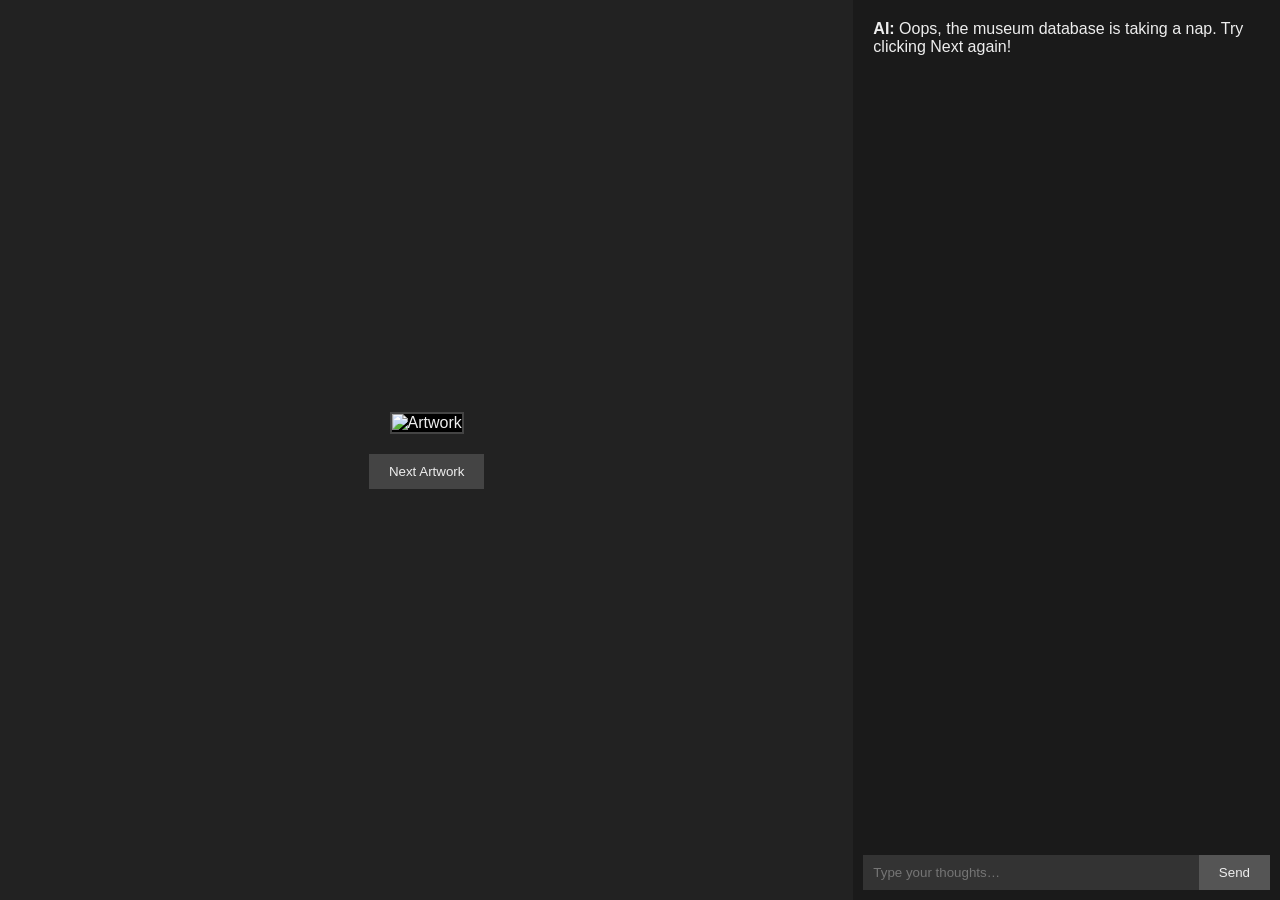
==== index.html @ d5b12180 "Add files via upload" ====
<!DOCTYPE html>
<html lang="en">
<head>
    <meta charset="UTF-8">
    <title>gAIlery — Local Prototype</title>
    <link rel="stylesheet" href="style.css">
</head>
<body>

<div id="container">

    <div id="art-panel">
        <img id="art-image" src="" alt="Artwork">
        <button id="next-btn">Next Artwork</button>
    </div>

    <div id="chat-panel">
        <div id="chat-window"></div>

        <div id="input-area">
            <input type="text" id="user-input" placeholder="Type your thoughts…">
            <button id="send-btn">Send</button>
        </div>
    </div>

</div>

<script src="app.js"></script>
</body>
</html>
---- style.css ----
body {
    margin: 0;
    font-family: Arial, sans-serif;
    background: #111;
    color: #eee;
}

#container {
    display: flex;
    height: 100vh;
}

#art-panel {
    flex: 2;
    background: #222;
    display: flex;
    flex-direction: column;
    align-items: center;
    justify-content: center;
}

#art-image {
    max-width: 90%;
    max-height: 75vh;
    width: auto;
    height: auto;
    object-fit: contain;
    border: 2px solid #444;
    background: #000; /* Gives a nice dark placeholder box while loading */
}

#next-btn {
    margin-top: 20px;
    padding: 10px 20px;
    background: #444;
    color: #eee;
    border: none;
    cursor: pointer;
}

#chat-panel {
    flex: 1;
    background: #1a1a1a;
    display: flex;
    flex-direction: column;
}

#chat-window {
    flex: 1;
    padding: 20px;
    overflow-y: auto;
}

#input-area {
    display: flex;
    padding: 10px;
}

#user-input {
    flex: 1;
    padding: 10px;
    background: #333;
    color: #eee;
    border: none;
}

#send-btn {
    padding: 10px 20px;
    background: #555;
    color: #eee;
    border: none;
    cursor: pointer;
}
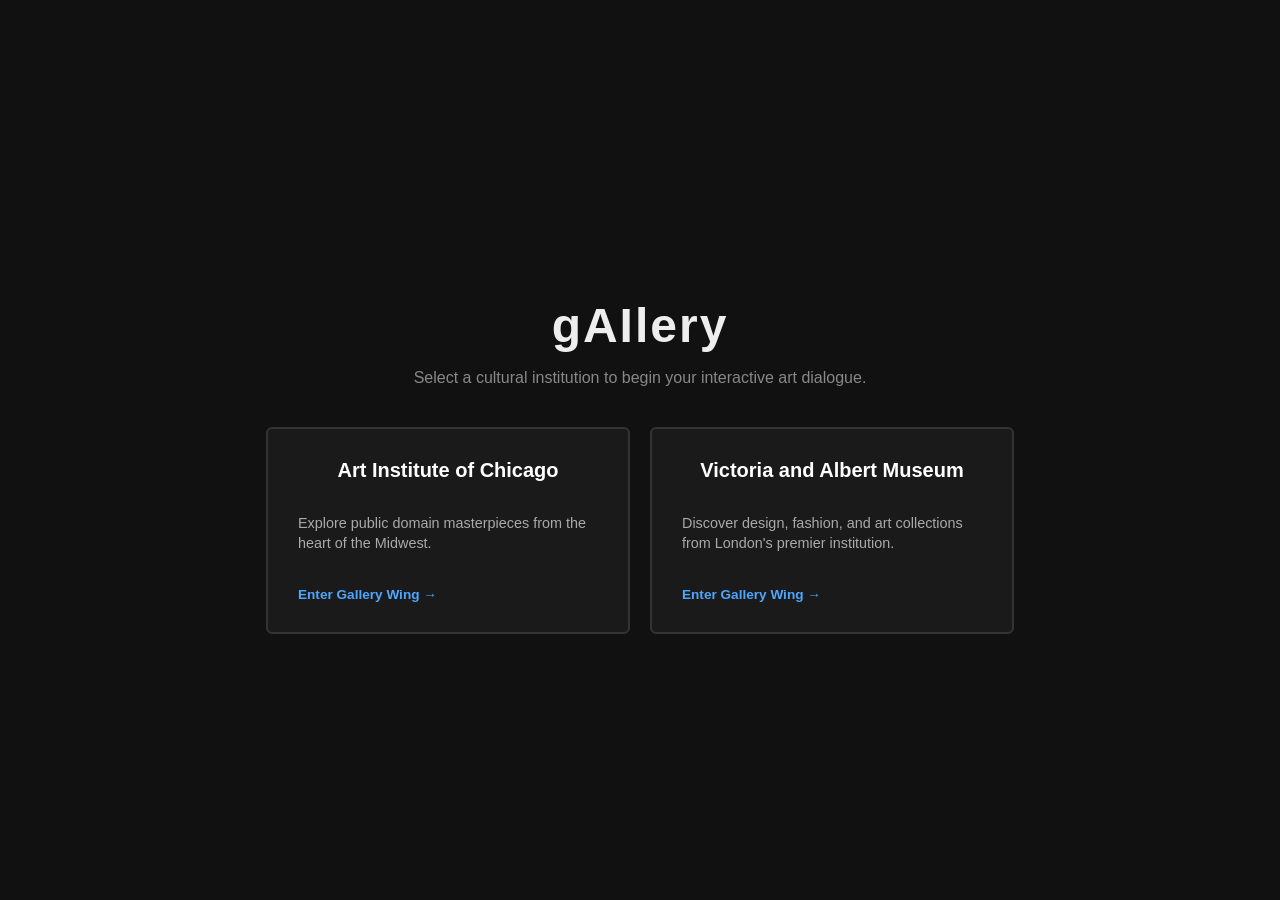
==== commit 18268bc0: "Add files via upload" ====
--- a/index.html
+++ b/index.html
@@ -2,29 +2,31 @@
 <html lang="en">
 <head>
     <meta charset="UTF-8">
-    <title>gAIlery — Local Prototype</title>
+    <title>gAIlery — Global Art Directory</title>
     <link rel="stylesheet" href="style.css">
 </head>
 <body>
 
-<div id="container">
+<div id="portal-container">
+    <header id="portal-header">
+        <h1>gAIlery</h1>
+        <p>Select a cultural institution to begin your interactive art dialogue.</p>
+    </header>
 
-    <div id="art-panel">
-        <img id="art-image" src="" alt="Artwork">
-        <button id="next-btn">Next Artwork</button>
-    </div>
+   <div id="wing-grid">
+    <a href="chicago/" class="wing-card">
+        <h2>Art Institute of Chicago</h2>
+        <p>Explore public domain masterpieces from the heart of the Midwest.</p>
+        <span class="enter-btn">Enter Gallery Wing &rarr;</span>
+    </a>
 
-    <div id="chat-panel">
-        <div id="chat-window"></div>
-
-        <div id="input-area">
-            <input type="text" id="user-input" placeholder="Type your thoughts…">
-            <button id="send-btn">Send</button>
-        </div>
-    </div>
-
+    <a href="va/" class="wing-card">
+        <h2>Victoria and Albert Museum</h2>
+        <p>Discover design, fashion, and art collections from London's premier institution.</p>
+        <span class="enter-btn">Enter Gallery Wing &rarr;</span>
+    </a>
+</div>
 </div>
 
-<script src="app.js"></script>
 </body>
-</html>
+</html>
--- a/style.css
+++ b/style.css
@@ -1,73 +1,161 @@
-body {
+html, body {
     margin: 0;
-    font-family: Arial, sans-serif;
+    padding: 0;
+    height: 100vh;
     background: #111;
     color: #eee;
+    overflow: hidden;
 }
 
-#container {
-    display: flex;
-    height: 100vh;
-}
-
-#art-panel {
-    flex: 2;
-    background: #222;
-    display: flex;
-    flex-direction: column;
-    align-items: center;
-    justify-content: center;
-}
-
-#art-image {
-    max-width: 90%;
-    max-height: 75vh;
-    width: auto;
-    height: auto;
-    object-fit: contain;
-    border: 2px solid #444;
-    background: #000; /* Gives a nice dark placeholder box while loading */
-}
-
-#next-btn {
-    margin-top: 20px;
-    padding: 10px 20px;
-    background: #444;
-    color: #eee;
-    border: none;
-    cursor: pointer;
-}
-
-#chat-panel {
-    flex: 1;
-    background: #1a1a1a;
+body {
+    font-family: Arial, sans-serif;
     display: flex;
     flex-direction: column;
 }
 
+/* --- PORTAL LANDING PAGE STYLES --- */
+#portal-container {
+    text-align: center;
+    max-width: 800px;
+    padding: 20px;
+    margin: auto;
+}
+
+#portal-header h1 {
+    font-size: 3rem;
+    margin-bottom: 10px;
+    letter-spacing: 2px;
+}
+
+#portal-header p {
+    color: #888;
+    margin-bottom: 40px;
+}
+
+#wing-grid {
+    display: flex;
+    gap: 20px;
+    justify-content: center;
+    flex-wrap: wrap;
+}
+
+.wing-card {
+    background: #1a1a1a;
+    border: 2px solid #333;
+    padding: 30px;
+    width: 300px;
+    text-decoration: none;
+    color: #eee;
+    border-radius: 6px;
+    transition: all 0.2s ease;
+    display: flex;
+    flex-direction: column;
+    justify-content: space-between;
+}
+
+.wing-card:hover {
+    border-color: #666;
+    background: #222;
+    transform: translateY(-3px);
+}
+
+.wing-card h2 {
+    font-size: 1.25rem;
+    margin-top: 0;
+    color: #fff;
+}
+
+.wing-card p {
+    font-size: 0.9rem;
+    color: #aaa;
+    line-height: 1.4;
+    text-align: left;
+}
+
+.enter-btn {
+    margin-top: 20px;
+    font-size: 0.85rem;
+    color: #4da6ff;
+    font-weight: bold;
+    text-align: left;
+}
+
+
+/* --- GALLERY WING ROOM LAYOUT --- */
+#container {
+    display: flex;
+    flex: 1;
+    width: 100vw;
+    height: calc(100vh - 40px); /* Forces it to stay within the screen bounds */
+    overflow: hidden;
+}
+
+#art-panel {
+    flex: 2; /* Gives the art more breathing room */
+    display: flex;
+    flex-direction: column;
+    justify-content: center;
+    align-items: center;
+    padding: 20px;
+    background: #151515;
+    border-right: 1px solid #333;
+    height: 100%;
+    box-sizing: border-box;
+}
+
+#chat-panel {
+    width: 450px;
+    display: flex;
+    flex-direction: column;
+    background: #1a1a1a;
+    height: 100%;
+    box-sizing: border-box;
+}
+
 #chat-window {
     flex: 1;
+    min-height: 0; /* Crucial: allows flex child to shrink and enable scrolling instead of collapsing */
+    overflow-y: auto;
     padding: 20px;
-    overflow-y: auto;
+    display: flex;
+    flex-direction: column;
+    font-size: 0.95rem;
+    line-height: 1.4;
 }
 
 #input-area {
     display: flex;
-    padding: 10px;
+    padding: 15px;
+    background: #111;
+    border-top: 1px solid #333;
 }
 
 #user-input {
     flex: 1;
-    padding: 10px;
-    background: #333;
-    color: #eee;
-    border: none;
+    background: #222;
+    border: 1px solid #444;
+    color: #fff;
+    padding: 12px;
+    border-radius: 4px;
+    outline: none;
+    font-size: 0.95rem;
+}
+
+#user-input:focus {
+    border-color: #666;
 }
 
 #send-btn {
-    padding: 10px 20px;
-    background: #555;
-    color: #eee;
+    background: #2a6f97;
+    color: #fff;
     border: none;
+    padding: 0 20px;
+    margin-left: 10px;
+    border-radius: 4px;
     cursor: pointer;
+    font-weight: bold;
 }
+
+#send-btn:hover {
+    background: #3a86ad;
+}
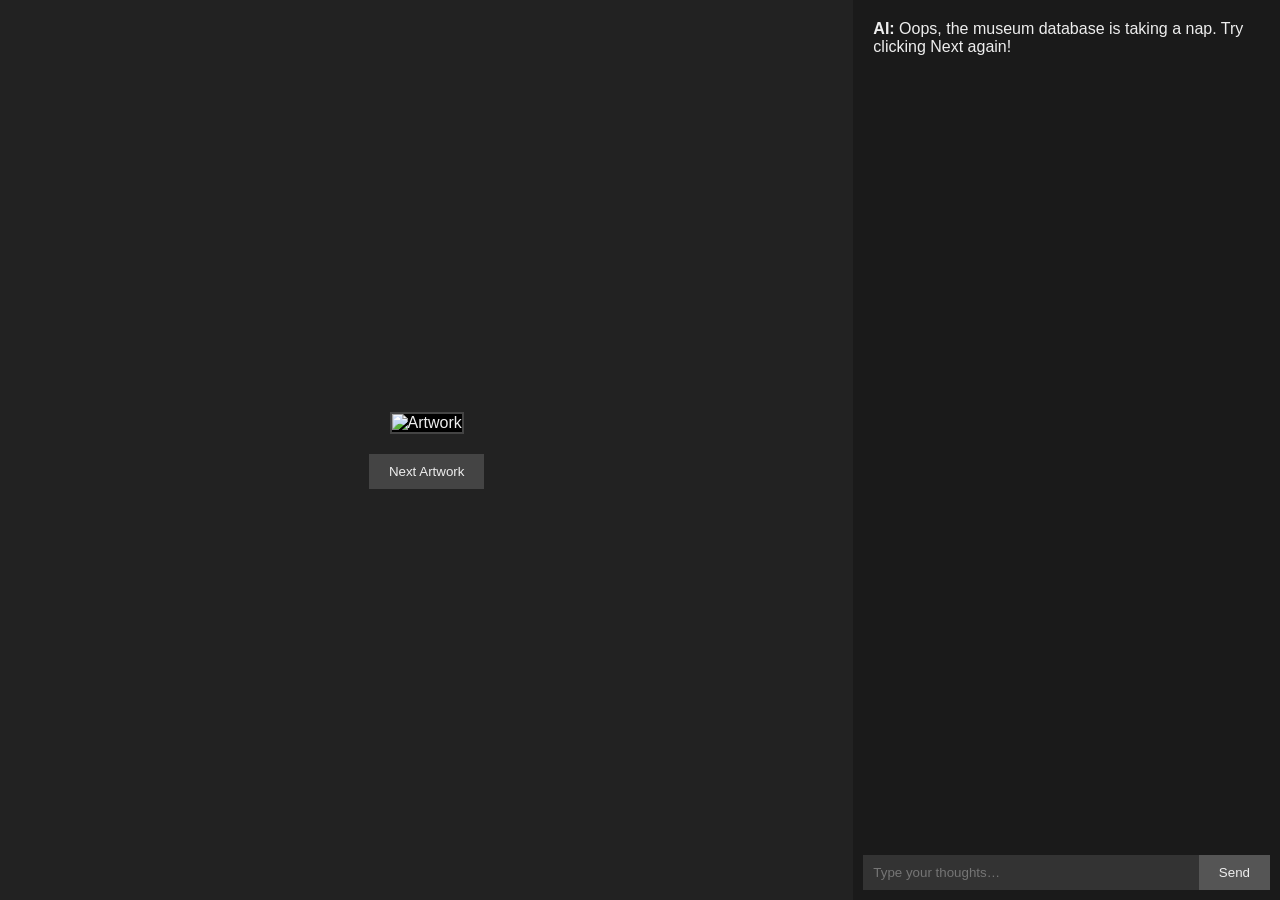
==== commit 5c245ffe: "Restore original GAIlery layout" ====
--- a/index.html
+++ b/index.html
@@ -2,31 +2,29 @@
 <html lang="en">
 <head>
     <meta charset="UTF-8">
-    <title>gAIlery — Global Art Directory</title>
+    <title>gAIlery — Local Prototype</title>
     <link rel="stylesheet" href="style.css">
 </head>
 <body>
 
-<div id="portal-container">
-    <header id="portal-header">
-        <h1>gAIlery</h1>
-        <p>Select a cultural institution to begin your interactive art dialogue.</p>
-    </header>
+<div id="container">
 
-   <div id="wing-grid">
-    <a href="chicago/" class="wing-card">
-        <h2>Art Institute of Chicago</h2>
-        <p>Explore public domain masterpieces from the heart of the Midwest.</p>
-        <span class="enter-btn">Enter Gallery Wing &rarr;</span>
-    </a>
+    <div id="art-panel">
+        <img id="art-image" src="" alt="Artwork">
+        <button id="next-btn">Next Artwork</button>
+    </div>
 
-    <a href="va/" class="wing-card">
-        <h2>Victoria and Albert Museum</h2>
-        <p>Discover design, fashion, and art collections from London's premier institution.</p>
-        <span class="enter-btn">Enter Gallery Wing &rarr;</span>
-    </a>
-</div>
+    <div id="chat-panel">
+        <div id="chat-window"></div>
+
+        <div id="input-area">
+            <input type="text" id="user-input" placeholder="Type your thoughts…">
+            <button id="send-btn">Send</button>
+        </div>
+    </div>
+
 </div>
 
+<script src="app.js"></script>
 </body>
-</html>+</html>
--- a/style.css
+++ b/style.css
@@ -1,161 +1,73 @@
-html, body {
+body {
     margin: 0;
-    padding: 0;
-    height: 100vh;
+    font-family: Arial, sans-serif;
     background: #111;
     color: #eee;
-    overflow: hidden;
 }
 
-body {
-    font-family: Arial, sans-serif;
+#container {
+    display: flex;
+    height: 100vh;
+}
+
+#art-panel {
+    flex: 2;
+    background: #222;
+    display: flex;
+    flex-direction: column;
+    align-items: center;
+    justify-content: center;
+}
+
+#art-image {
+    max-width: 90%;
+    max-height: 75vh;
+    width: auto;
+    height: auto;
+    object-fit: contain;
+    border: 2px solid #444;
+    background: #000; /* Gives a nice dark placeholder box while loading */
+}
+
+#next-btn {
+    margin-top: 20px;
+    padding: 10px 20px;
+    background: #444;
+    color: #eee;
+    border: none;
+    cursor: pointer;
+}
+
+#chat-panel {
+    flex: 1;
+    background: #1a1a1a;
     display: flex;
     flex-direction: column;
 }
 
-/* --- PORTAL LANDING PAGE STYLES --- */
-#portal-container {
-    text-align: center;
-    max-width: 800px;
-    padding: 20px;
-    margin: auto;
-}
-
-#portal-header h1 {
-    font-size: 3rem;
-    margin-bottom: 10px;
-    letter-spacing: 2px;
-}
-
-#portal-header p {
-    color: #888;
-    margin-bottom: 40px;
-}
-
-#wing-grid {
-    display: flex;
-    gap: 20px;
-    justify-content: center;
-    flex-wrap: wrap;
-}
-
-.wing-card {
-    background: #1a1a1a;
-    border: 2px solid #333;
-    padding: 30px;
-    width: 300px;
-    text-decoration: none;
-    color: #eee;
-    border-radius: 6px;
-    transition: all 0.2s ease;
-    display: flex;
-    flex-direction: column;
-    justify-content: space-between;
-}
-
-.wing-card:hover {
-    border-color: #666;
-    background: #222;
-    transform: translateY(-3px);
-}
-
-.wing-card h2 {
-    font-size: 1.25rem;
-    margin-top: 0;
-    color: #fff;
-}
-
-.wing-card p {
-    font-size: 0.9rem;
-    color: #aaa;
-    line-height: 1.4;
-    text-align: left;
-}
-
-.enter-btn {
-    margin-top: 20px;
-    font-size: 0.85rem;
-    color: #4da6ff;
-    font-weight: bold;
-    text-align: left;
-}
-
-
-/* --- GALLERY WING ROOM LAYOUT --- */
-#container {
-    display: flex;
-    flex: 1;
-    width: 100vw;
-    height: calc(100vh - 40px); /* Forces it to stay within the screen bounds */
-    overflow: hidden;
-}
-
-#art-panel {
-    flex: 2; /* Gives the art more breathing room */
-    display: flex;
-    flex-direction: column;
-    justify-content: center;
-    align-items: center;
-    padding: 20px;
-    background: #151515;
-    border-right: 1px solid #333;
-    height: 100%;
-    box-sizing: border-box;
-}
-
-#chat-panel {
-    width: 450px;
-    display: flex;
-    flex-direction: column;
-    background: #1a1a1a;
-    height: 100%;
-    box-sizing: border-box;
-}
-
 #chat-window {
     flex: 1;
-    min-height: 0; /* Crucial: allows flex child to shrink and enable scrolling instead of collapsing */
+    padding: 20px;
     overflow-y: auto;
-    padding: 20px;
-    display: flex;
-    flex-direction: column;
-    font-size: 0.95rem;
-    line-height: 1.4;
 }
 
 #input-area {
     display: flex;
-    padding: 15px;
-    background: #111;
-    border-top: 1px solid #333;
+    padding: 10px;
 }
 
 #user-input {
     flex: 1;
-    background: #222;
-    border: 1px solid #444;
-    color: #fff;
-    padding: 12px;
-    border-radius: 4px;
-    outline: none;
-    font-size: 0.95rem;
-}
-
-#user-input:focus {
-    border-color: #666;
+    padding: 10px;
+    background: #333;
+    color: #eee;
+    border: none;
 }
 
 #send-btn {
-    background: #2a6f97;
-    color: #fff;
+    padding: 10px 20px;
+    background: #555;
+    color: #eee;
     border: none;
-    padding: 0 20px;
-    margin-left: 10px;
-    border-radius: 4px;
     cursor: pointer;
-    font-weight: bold;
 }
-
-#send-btn:hover {
-    background: #3a86ad;
-}
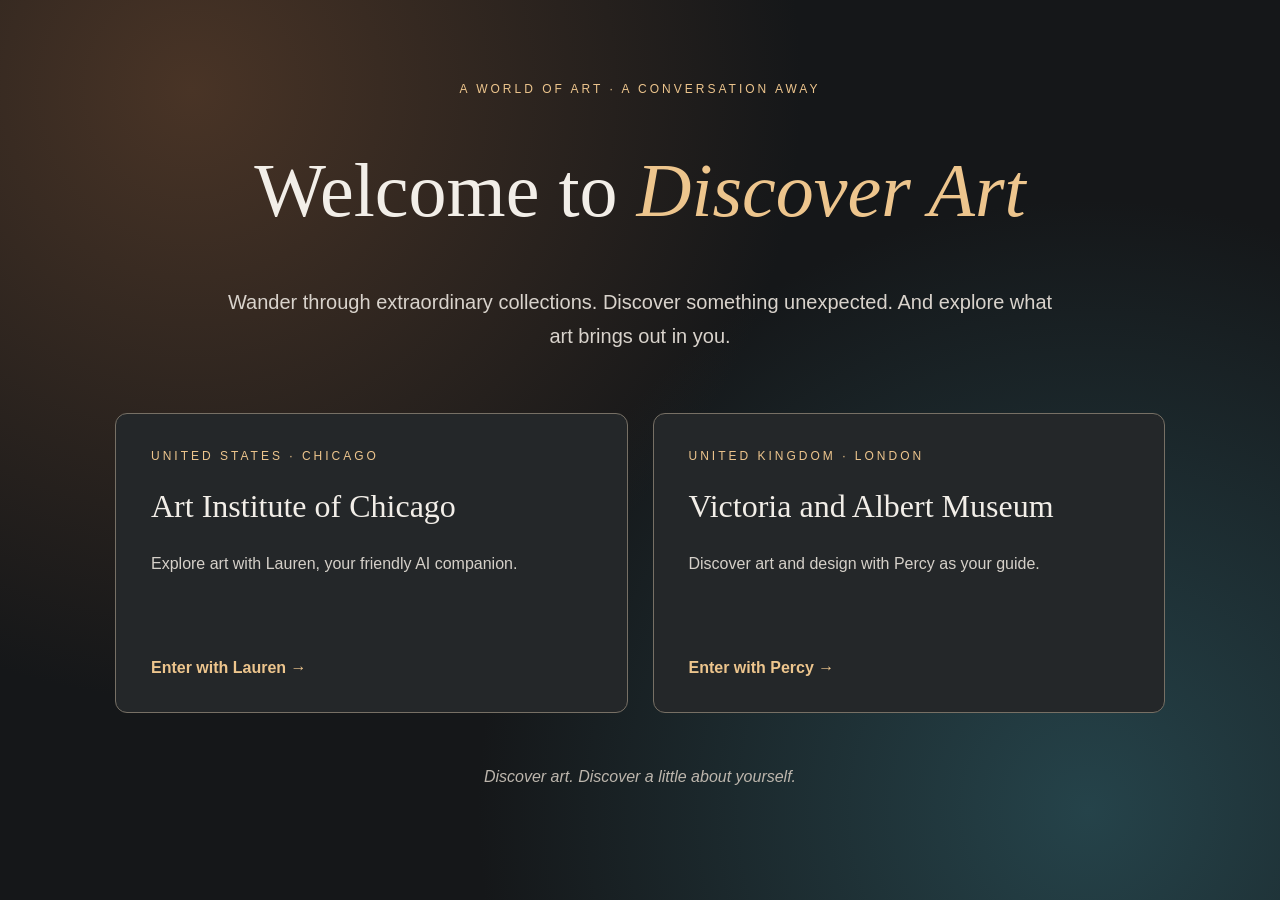
==== commit 8923d994: "Add files via upload" ====
--- a/index.html
+++ b/index.html
@@ -1,30 +1,42 @@
-<!DOCTYPE html>
-<html lang="en">
-<head>
-    <meta charset="UTF-8">
-    <title>gAIlery — Local Prototype</title>
-    <link rel="stylesheet" href="style.css">
-</head>
-<body>
-
-<div id="container">
-
-    <div id="art-panel">
-        <img id="art-image" src="" alt="Artwork">
-        <button id="next-btn">Next Artwork</button>
-    </div>
-
-    <div id="chat-panel">
-        <div id="chat-window"></div>
-
-        <div id="input-area">
-            <input type="text" id="user-input" placeholder="Type your thoughts…">
-            <button id="send-btn">Send</button>
-        </div>
-    </div>
-
-</div>
-
-<script src="app.js"></script>
-</body>
-</html>
+<!doctype html>
+<html lang="en">
+<head>
+  <meta charset="utf-8">
+  <meta name="viewport" content="width=device-width,initial-scale=1">
+  <title>Discover Art | Welcome</title>
+  <link rel="stylesheet" href="welcome.css">
+</head>
+<body>
+  <main>
+    <header>
+      <p class="eyebrow">A WORLD OF ART · A CONVERSATION AWAY</p>
+      <h1>Welcome to <em>Discover Art</em></h1>
+      <p class="intro">
+        Wander through extraordinary collections.
+        Discover something unexpected.
+        And explore what art brings out in you.
+      </p>
+    </header>
+
+    <section class="galleries">
+      <a class="gallery" href="chicago/">
+        <span>UNITED STATES · CHICAGO</span>
+        <h2>Art Institute of Chicago</h2>
+        <p>Explore art with Lauren, your friendly AI companion.</p>
+        <strong>Enter with Lauren →</strong>
+      </a>
+
+      <a class="gallery" href="va/">
+        <span>UNITED KINGDOM · LONDON</span>
+        <h2>Victoria and Albert Museum</h2>
+        <p>Discover art and design with Percy as your guide.</p>
+        <strong>Enter with Percy →</strong>
+      </a>
+    </section>
+
+    <footer>
+      Discover art. Discover a little about yourself.
+    </footer>
+  </main>
+</body>
+</html>
--- a/welcome.css
+++ b/welcome.css
@@ -0,0 +1,101 @@
+* {
+  box-sizing: border-box;
+}
+
+body {
+  margin: 0;
+  min-height: 100vh;
+  background:
+    radial-gradient(circle at 15% 10%, #493426, transparent 45%),
+    radial-gradient(circle at 85% 90%, #25434a, transparent 45%),
+    #151719;
+  color: #f2eee8;
+  font-family: Arial, sans-serif;
+}
+
+main {
+  max-width: 1100px;
+  margin: auto;
+  padding: 70px 25px;
+}
+
+header {
+  text-align: center;
+  max-width: 850px;
+  margin: 0 auto 60px;
+}
+
+.eyebrow, .gallery span {
+  color: #edc58d;
+  font-size: 12px;
+  letter-spacing: 3px;
+}
+
+h1 {
+  font-size: clamp(40px, 6vw, 76px);
+  font-family: Georgia, serif;
+  font-weight: normal;
+}
+
+h1 em {
+  color: #edc58d;
+}
+
+.intro {
+  color: #d9d3cc;
+  font-size: 20px;
+  line-height: 1.7;
+}
+
+.galleries {
+  display: grid;
+  grid-template-columns: repeat(2, 1fr);
+  gap: 25px;
+}
+
+.gallery {
+  display: flex;
+  flex-direction: column;
+  min-height: 300px;
+  padding: 35px;
+  background: #242729;
+  border: 1px solid #777065;
+  border-radius: 12px;
+  color: inherit;
+  text-decoration: none;
+  transition: transform .2s, border-color .2s;
+}
+
+.gallery:hover {
+  transform: translateY(-5px);
+  border-color: #edc58d;
+}
+
+.gallery h2 {
+  font: normal 32px Georgia, serif;
+  margin: 25px 0 10px;
+}
+
+.gallery p {
+  line-height: 1.6;
+  color: #d5d0c9;
+}
+
+.gallery strong {
+  color: #edc58d;
+  margin-top: auto;
+  padding-top: 25px;
+}
+
+footer {
+  text-align: center;
+  margin-top: 55px;
+  color: #bdb6ad;
+  font-style: italic;
+}
+
+@media (max-width: 700px) {
+  .galleries {
+    grid-template-columns: 1fr;
+  }
+}
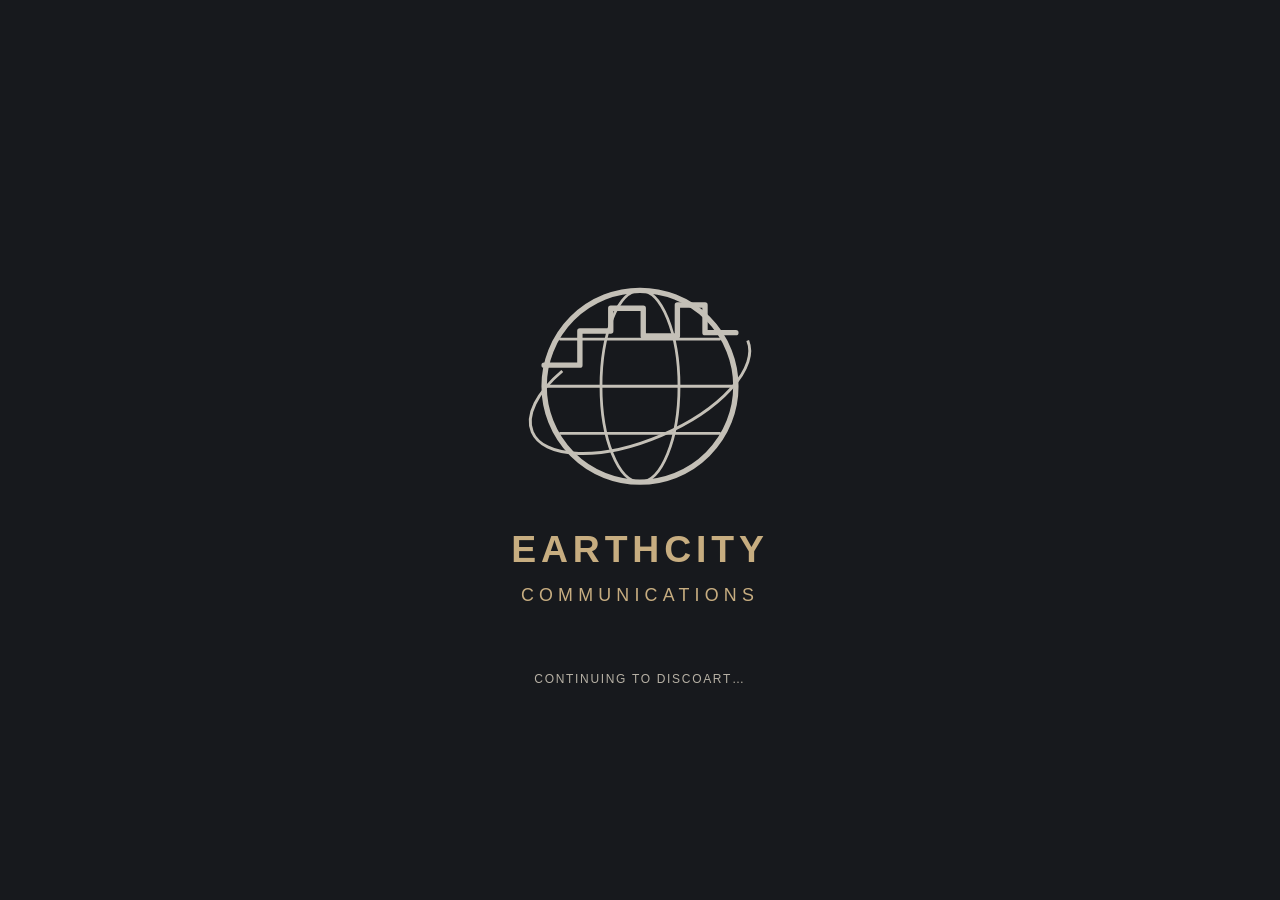
==== commit 0a03e436: "Add files via upload" ====
--- a/index.html
+++ b/index.html
@@ -1,42 +1,46 @@
 <!doctype html>
 <html lang="en">
 <head>
-  <meta charset="utf-8">
-  <meta name="viewport" content="width=device-width,initial-scale=1">
-  <title>Discover Art | Welcome</title>
-  <link rel="stylesheet" href="welcome.css">
+<meta charset="utf-8">
+<meta name="viewport" content="width=device-width,initial-scale=1">
+<meta name="theme-color" content="#17191d">
+<meta name="description" content="Earthcity Communications">
+<title>Earthcity Communications</title>
+<meta http-equiv="refresh" content="6;url=https://www.discoart.co.uk/">
+<style>
+:root{color-scheme:dark;--silver:#c4c0b7;--gold:#c7ad80;--bg:#17191d}
+*{box-sizing:border-box}html,body{height:100%;margin:0}body{background:var(--bg);color:var(--silver);font-family:Arial,Helvetica,sans-serif;display:grid;place-items:center;overflow:hidden}
+main{width:min(84vw,520px);text-align:center}a{color:inherit;text-decoration:none;display:block;outline-offset:12px}a:focus-visible{outline:2px solid var(--gold);border-radius:12px}
+svg{display:block;width:100%;height:auto;overflow:visible}.planet{transform-box:fill-box;transform-origin:center;animation:resolve 1.8s cubic-bezier(.42,0,.58,1) both}.orbital{transform-box:view-box;transform-origin:160px 106px;animation:orbit 1.8s cubic-bezier(.42,0,.58,1) both}.wordmark{opacity:0;animation:reveal .6s ease 2.55s forwards}.hint{font-size:12px;letter-spacing:.14em;opacity:0;animation:reveal .5s ease 3.8s forwards;margin-top:12px;color:#b7b1a5}
+@keyframes resolve{from{transform:scaleX(1.8)}to{transform:scaleX(1)}}
+@keyframes orbit{from{transform:rotate(-32deg)}to{transform:rotate(-23deg)}}
+@keyframes reveal{to{opacity:1}}
+@media(prefers-reduced-motion:reduce){.planet,.orbital,.wordmark,.hint{animation:none;opacity:1}}
+</style>
 </head>
 <body>
-  <main>
-    <header>
-      <p class="eyebrow">A WORLD OF ART · A CONVERSATION AWAY</p>
-      <h1>Welcome to <em>Discover Art</em></h1>
-      <p class="intro">
-        Wander through extraordinary collections.
-        Discover something unexpected.
-        And explore what art brings out in you.
-      </p>
-    </header>
-
-    <section class="galleries">
-      <a class="gallery" href="chicago/">
-        <span>UNITED STATES · CHICAGO</span>
-        <h2>Art Institute of Chicago</h2>
-        <p>Explore art with Lauren, your friendly AI companion.</p>
-        <strong>Enter with Lauren →</strong>
-      </a>
-
-      <a class="gallery" href="va/">
-        <span>UNITED KINGDOM · LONDON</span>
-        <h2>Victoria and Albert Museum</h2>
-        <p>Discover art and design with Percy as your guide.</p>
-        <strong>Enter with Percy →</strong>
-      </a>
-    </section>
-
-    <footer>
-      Discover art. Discover a little about yourself.
-    </footer>
-  </main>
+<main>
+<a href="https://www.discoart.co.uk/" aria-label="Continue to DiscoArt">
+<svg viewBox="0 0 320 275" role="img" aria-labelledby="logo-title">
+<title id="logo-title">Earthcity Communications</title>
+<g class="planet" fill="none" stroke="var(--silver)" stroke-linecap="round" stroke-linejoin="round">
+<circle cx="160" cy="106" r="59" stroke-width="3.3"/>
+<ellipse cx="160" cy="106" rx="24" ry="59" stroke-width="1.7"/>
+<path d="M101 106H219 M111 77H209 M111 135H209" stroke-width="1.7"/>
+<path d="M101 93H123V72H142V58H162V75H183V56H200V73H219" stroke-width="3.3"/>
+</g>
+<g class="orbital" fill="none" stroke="var(--silver)" stroke-width="1.8"><ellipse cx="160" cy="106" rx="72" ry="33" stroke-dasharray="215 500"/></g>
+<g class="wordmark" fill="var(--gold)" text-anchor="middle" font-family="Arial,Helvetica,sans-serif">
+<text x="160" y="214" font-size="23" font-weight="700" letter-spacing="3">EARTHCITY</text>
+<text x="160" y="238" font-size="11" letter-spacing="3.2">COMMUNICATIONS</text>
+</g>
+</svg>
+</a>
+<div class="hint">CONTINUING TO DISCOART…</div>
+</main>
+<script>
+// Meta refresh provides a fallback when JavaScript is disabled.
+window.setTimeout(()=>window.location.replace('https://www.discoart.co.uk/'),6000);
+</script>
 </body>
 </html>
